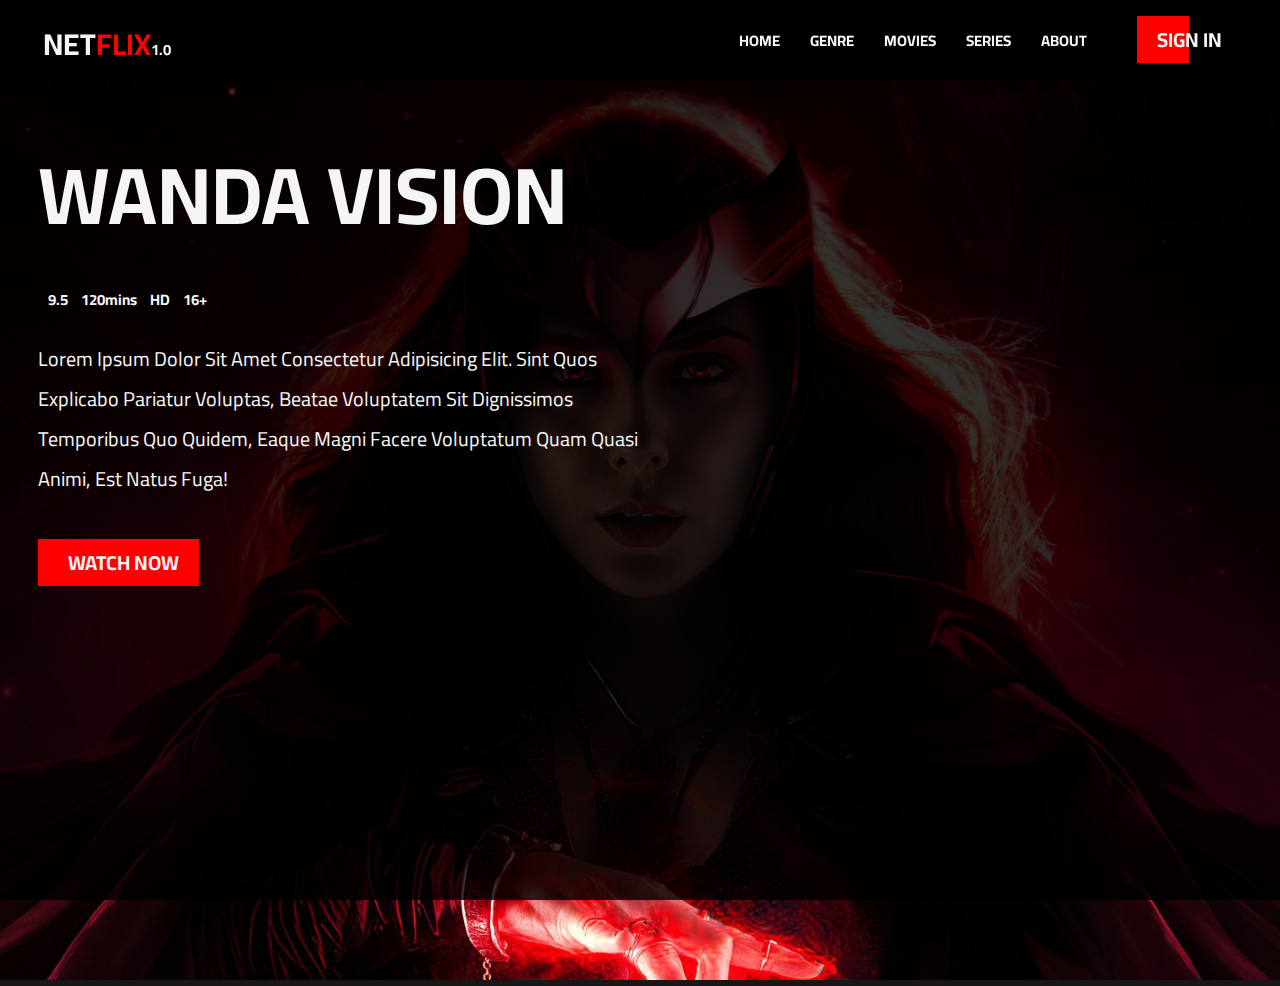
==== watch.html @ d71cc8de "fourth commit" ====
<!DOCTYPE html>
<html lang="en">
  <head>
    <meta charset="UTF-8" />
    <meta name="viewport" content="width=device-width, initial-scale=1.0" />
    <meta http-equiv="X-UA-Compatible" content="ie=edge" />
    <meta name="description" content="A movie website" />
    <meta
      name="keywords"
      content="movies, watch, netflix, showmax, movies download, tv shows, series"
    />
    <meta name="author" content="Joshua Onyeka" />

    <!-- custom css link -->
    <link rel="stylesheet" href="style.css" />

    <!-- cust responsive css link -->
    <link rel="stylesheet" href="responsive.css" />

    <!-- font-awesome cdn link -->
    <link
      rel="stylesheet"
      href="https://cdnjs.cloudflare.com/ajax/libs/font-awesome/6.5.1/css/all.min.css"
      integrity="sha512-DTOQO9RWCH3ppGqcWaEA1BIZOC6xxalwEsw9c2QQeAIftl+Vegovlnee1c9QX4TctnWMn13TZye+giMm8e2LwA=="
      crossorigin="anonymous"
      referrerpolicy="no-referrer"
    />
    <!-- <script
      src="https://kit.fontawesome.com/dc4a396c3d.js"
      crossorigin="anonymous"
    ></script> -->

    <!-- swiper css link -->
    <link
      rel="stylesheet"
      href="https://cdn.jsdelivr.net/npm/swiper@11/swiper-bundle.min.css"
    />

    <!-- owl carousel css link -->
    <link
      rel="stylesheet"
      href="https://cdnjs.cloudflare.com/ajax/libs/OwlCarousel2/2.3.4/assets/owl.carousel.min.css"
      integrity="sha512-tS3S5qG0BlhnQROyJXvNjeEM4UpMXHrQfTGmbQ1gKmelCxlSEBUaxhRBj/EFTzpbP4RVSrpEikbmdJobCvhE3g=="
      crossorigin="anonymous"
      referrerpolicy="no-referrer"
    />

    <title>Netflix1.0</title>
  </head>
  <body>
    <!-- header section starts -->
    <header>
      <div class="header">
        <div class="logo">
          <h1>
            <i class="fa-solid fa-film fa-shake"></i>net<span>flix</span
            ><span>1.0</span>
          </h1>
        </div>
        <div class="navigations">
          <div class="navbar">
            <a href="">home</a>
            <a href="">genre</a>
            <a href="">movies</a>
            <a href="">series</a>
            <a href="">about</a>
          </div>
          <div class="sign-in">
            <a href="https://www.netflix.com/ng/login" class="btn">sign in</a>
          </div>
        </div>
        <div class="menu-btn"><i class="fas fa-bars"></i></div>
      </div>
    </header>
    <!-- header section ends -->

    <!-- watch section starts -->
    <section class="home" id="home">
      <div class="home-content">
        <div class="image-bg">
          <img src="images/banners-bg/wanda-banner.jpg" alt="" />
        </div>
        <div class="contents">
          <div class="transition">
            <div class="name top-down">
              <h1>wanda vision</h1>
            </div>
            <div class="info top-down">
              <h6>
                <span> <i class="fas fa-star"></i>9.5 </span>
                <span><i class="fas fa-clock"></i>120mins</span>
                <span>HD</span>
                <span>16+</span>
              </h6>
            </div>
            <div class="desc top-down">
              <p>
                Lorem ipsum dolor sit amet consectetur adipisicing elit. Sint
                quos explicabo pariatur voluptas, beatae voluptatem sit
                dignissimos temporibus quo quidem, eaque magni facere voluptatum
                quam quasi animi, est natus fuga!
              </p>
            </div>
            <div class="home-btn top-down">
              <a href="" class="btns"><i class="fas fa-play"></i> watch now</a>
            </div>
          </div>
        </div>
      </div>
    </section>
    <!-- watch section ends -->

    <!-- swiper js link -->
    <script src="https://cdn.jsdelivr.net/npm/swiper@11/swiper-bundle.min.js"></script>

    <!-- custom js link -->
    <script src="script.js"></script>
  </body>
</html>
---- style.css ----
@import url("https://fonts.googleapis.com/css2?family=Cairo:wght@200..1000&display=swap");
* {
  margin: 0;
  padding: 0;
  box-sizing: border-box;
  text-transform: capitalize;
  outline: none;
  border: none;
  text-decoration: none;
  transition: 0.5s ease;
}

/* root styles */
:root {
  --bg: #181616;
  --tc: #221f1f;
  --c1: red;
  --c2: whitesmoke;
  --bk: #000;
  --fw1: 500;
  --fw2: 700;
  --fw3: bold;
  --box-shadow: 1px 1px 10px rgba(0, 0, 0, 0.2);
}
/* root styles */
body {
  font-family: "Cairo", sans-serif;
  font-optical-sizing: auto;
  font-style: normal;
  font-variation-settings: "slnt" 0;
  background-color: var(--bg);
  color: var(--c2);
}
html {
  font-size: 62.5%;
  overflow-x: hidden;
}
html::-webkit-scrollbar {
  width: 1rem;
  scroll-behavior: smooth;
}
html::-webkit-scrollbar-thumb {
  border-radius: 0.5rem;
  background-color: var(--c1);
}
html::-webkit-scrollbar-track {
  background-color: black;
}

/* general stylings */
section {
  padding: 9rem 3%;
}
.btn {
  text-transform: uppercase;
  font-weight: var(--fw3);
  font-size: 2rem;
  margin-top: -1rem;
  padding: 0.5rem 2rem;
  position: relative;
  display: inline-block;
  align-items: center;
  text-align: center;
  color: var(--c2);
}
.btn::after {
  z-index: -1;
  content: "";
  position: absolute;
  top: 0;
  left: 0;
  width: 50%;
  height: 100%;
  background-color: var(--c1);
  transition: 0.5s ease;
}
.btn:hover::after {
  width: 100%;
}
.btns {
  text-transform: uppercase;
  font-weight: var(--fw3);
  font-size: 2rem;
  padding: 0.5rem 2rem;
  position: relative;
  display: inline-block;
  align-items: center;
  text-align: center;
  color: var(--c2);
  background-color: var(--c1);
}
.btns:hover {
  margin-left: 2rem;
  transform: scale(1.2) rotate(-4deg);
  box-shadow: 0px 0px 20px rgba(0, 0, 0, 0.5);
}
.btns i {
  padding-right: 1rem;
}
a {
  cursor: pointer;
}
.box img {
  cursor: pointer;
}
/* general stylings */

/* header section starts */
header {
  padding: 1.6rem 3%;
  width: 100%;
  height: 8rem;
  position: fixed;
  z-index: 1000;
  top: 0;
  left: 0;
  justify-content: center;
  align-items: center;
  text-align: center;
  background-color: var(--bk);
  box-shadow: var(--box-shadow);
}
.header {
  text-align: center;
  display: flex;
  justify-content: space-between;
}
header .header .logo h1 {
  font-size: 3rem;
  font-weight: var(--fw3);
  text-transform: uppercase;
}
header .header .logo h1 span {
  color: var(--c1);
  text-transform: uppercase;
}
header .header .logo h1 span:nth-child(3) {
  color: var(--c2);
  font-size: 1.5rem;
  text-transform: uppercase;
}
header .header .logo h1 i {
  font-weight: var(--fw2);
  color: var(--c1);
  padding-right: 0.5rem;
}
.logo {
  cursor: pointer;
}
header .header .navigations {
  text-align: center;
  display: flex;
  gap: 5rem;
  justify-content: space-between;
  padding-top: 1rem;
}
header .header .navigations .navbar {
  display: flex;
  gap: 3rem;
}
header .header .navigations .navbar a {
  text-transform: uppercase;
  color: var(--c2);
  font-weight: var(--fw2);
  font-size: 1.5rem;
}
header .header .navigations .navbar a:hover {
  color: var(--c1);
}
/* button style set to general styles */
/* button style set to general styles */
/* button style set to general styles */

.menu-btn {
  margin-top: 0.5rem;
  display: none;
}
.menu-btn i {
  font-size: 3rem;
  font-weight: var(--fw3);
  cursor: pointer;
  transition: 0.5s;
}
/* header section ends */

/* home section starts */
section.home {
  padding: 0;
}
.home .home-content {
  width: 100%;
  height: 100vh;
  position: relative;
}
.home .home-content .image-bg {
  position: absolute;
  width: 100%;
  margin-top: 8rem;
}
.home .home-content .image-bg img {
  width: 100%;
  height: 100vh;
  object-fit: cover;
}
.home .home-content .contents {
  position: absolute;
  top: 0;
  left: 0;
  padding: 12rem 3%;
  width: 100%;
  height: 100%;
  background-color: rgba(0, 0, 0, 0.8);
  background: linear-gradient(to right, rgba(0, 0, 0, 0.8) rgba(0, 0, 0));
}
.home .home-content .contents .transition h1 {
  font-size: 8rem;
  text-transform: uppercase;
  font-weight: var(--fw3);
  padding-bottom: 1.5rem;
}
.home .home-content .contents .transition h6 {
  font-size: 1.5rem;
  padding-bottom: 2.5rem;
}
.home .home-content .contents .transition h6 span {
  font-size: 1.5rem;
  font-weight: var(--fw2);
  padding-left: 1rem;
}
.home .home-content .contents .transition h6 span i {
  color: var(--c1);
  font-weight: var(--fw2);
}
.home .home-content .contents .transition p {
  font-size: 2rem;
  width: 50%;
  line-height: 2;
  padding-bottom: 4rem;
}
.top-down {
  visibility: hidden;
  opacity: 0;
  transition: 0.5s ease-in-out;
}
.transition.show .top-down {
  opacity: 1;
  visibility: visible;
}
.name {
  transition-delay: 0.2s;
}
.info {
  transition-delay: 0.4s;
}
.desc {
  transition-delay: 0.6s;
}
.home-btn {
  transition-delay: 0.8s;
}
.home .swiper .swiper-button-next {
  margin: 0 -0.5rem;
  width: 3rem;
  height: 3rem;
  padding-left: 0.5rem;
  background-color: red;
  border-radius: 50%;
}
.home .swiper .swiper-button-prev {
  margin: 0 -0.5rem;
  width: 3rem;
  height: 3rem;
  padding-right: 0.5rem;
  background-color: red;
  border-radius: 50%;
}
.home .swiper .swiper-button-next::after,
.home .swiper .swiper-button-prev::after {
  font-size: 2rem;
  font-weight: var(--fw3);
  color: var(--c2);
}
.home .swiper .swiper-button-next:hover,
.home .swiper .swiper-button-prev:hover {
  transform: scaleY(1.2);
}
/* home section ends */

/* movies section starts */
section.movies {
  padding: 0;
}
.latest-movies .latest-box .box,
.movies .movies-box .box {
  position: relative;
  box-shadow: var(--box-shadow);
}
.latest-movies .latest-box .box .image,
.movies .movies-box .box .image {
  width: 100%;
  overflow: hidden;
  object-fit: cover;
}
.latest-movies .latest-box .box .image img,
.movies .movies-box .box .image img {
  width: 100%;
  height: 45rem;
  filter: brightness(0.8);
  transition: 0.4s linear;
}
.latest-movies .latest-box .box .image:hover img,
.movies .movies-box .box .image:hover img {
  transform: scale(1.2);
  filter: brightness(0.5);
}
.latest-movies .latest-box .box .description,
.movies .movies-box .box .description {
  position: absolute;
  bottom: 0%;
  left: 2%;
}
.latest-movies .latest-box .box .description h1,
.movies .movies-box .box .description h1 {
  font-size: 3.3rem;
  font-weight: var(--fw2);
  line-height: 1;
  padding-bottom: 2rem;
}

.latest-movies .latest-box .box .description h6,
.movies .movies-box .box .description h6 {
  font-size: 1.5rem;
  padding-bottom: 1rem;
}
.latest-movies .latest-box .box .description h5 span,
.movies .movies-box .box .description h6 span {
  font-size: 1.5rem;
  padding-left: 1rem;
  font-weight: var(--fw2);
}
.latest-movies .latest-box .box .description h6 i,
.movies .movies-box .box .description h6 i {
  color: var(--c1);
  font-weight: var(--fw2);
}
/* movies section ends */

/* latest movies sectio starts */
section.latest-movies {
  padding-top: 7rem;
  padding-bottom: 1rem;
}
.latest-movies .swiper {
  position: relative;
}
.latest-movies .swiper h2 {
  position: relative;
  text-transform: uppercase;
  font-size: 3rem;
  font-weight: var(--fw2);
  padding-left: 3rem;
}
.latest-movies .swiper h2::before {
  position: absolute;
  content: "";
  top: -5%;
  left: 0;
  width: 0.7rem;
  height: 5.5rem;
  background-color: var(--c1);
}
.latest-movies .swiper .latest-box {
  padding-top: 4rem;
}
.latest-movies .swiper .swiper-button-next {
  margin: 0 -0.5rem;
  width: 3rem;
  height: 3rem;
  padding: 2rem;
  background-color: rgba(255, 0, 0, 0.739);
  border-radius: 50%;
}
.latest-movies .swiper .swiper-button-prev {
  margin: 0 -0.5rem;
  width: 3rem;
  height: 3rem;
  padding: 2rem;
  background-color: rgba(255, 0, 0, 0.739);
  border-radius: 50%;
}
.latest-movies .swiper .swiper-button-next::after,
.latest-movies .swiper .swiper-button-prev::after {
  font-size: 2.5rem;
  font-weight: var(--fw3);
  color: var(--c2);
}
.latest-movies .swiper .swiper-button-next:hover,
.latest-movies .swiper .swiper-button-prev:hover {
  color: var(--c1);
  background-color: var(--tc);
}
/* latest movies sectio ends */
---- responsive.css ----
@media (max-width: 991px) {
  html {
    font-size: 55%;
  }
  .home .home-content .contents {
    padding: 30rem 3%;
  }

  .home .home-content .contents .transition p {
    width: 88%;
  }
}

@media (max-width: 768px) {
  header .header .navigations .navbar {
    display: block;
    position: absolute;
    top: 100%;
    left: 0;
    width: 40%;
    height: 100vh;
    box-shadow: 1px 1px 10px rgba(0, 0, 0, 0.2);
    background-color: black;
    transform: scaleX(0);
    transform-origin: left;
  }
  header .header .navigations .navbar.show {
    transform: scaleX(1);
  }
  header .header .navigations .navbar a {
    display: block;
    padding: 1.5rem 0;
    color: white;
  }
  header .header .navigations .navbar a:hover {
    background-color: red;
    color: whitesmoke;
    transform: scale(1.1);
    width: 90%;
    margin: 0 auto;
  }
  .menu-btn {
    display: block;
  }
  .sign-in .btn {
    right: -160%;
  }
  .home .home-content .contents {
    padding: 25rem 3%;
  }
  .home .home-content .contents .transition h1 {
    font-size: 6rem;
  }
  .home .home-content .contents .transition p {
    width: 85%;
  }
  .home .swiper-button-next,
  .home .swiper-button-prev {
    visibility: hidden;
  }
}

@media (max-width: 615px) {
  .sign-in .btn {
    right: -100%;
  }
}

@media (max-width: 450px) {
  html {
    font-size: 50%;
  }
  header .header .navigations .navbar {
    width: 75%;
  }
  .sign-in .btn {
    right: -60%;
  }
  .home .home-content .contents {
    padding: 30rem 3%;
  }
  .home .home-content .contents .transition p {
    width: 95%;
  }
  header .header .logo h1 {
    font-size: 2.5rem;
  }
  .latest-movies .latest-box .box .image img,
  .movies .movies-box .box .image img {
    height: 65rem;
  }
}

@media (max-width: 350px) {
  .btn,
  .btns {
    font-size: 1.5rem;
  }
  .sign-in .btn {
    right: -30%;
  }
  .home .home-content .contents .transition p {
    width: 100%;
  }
}
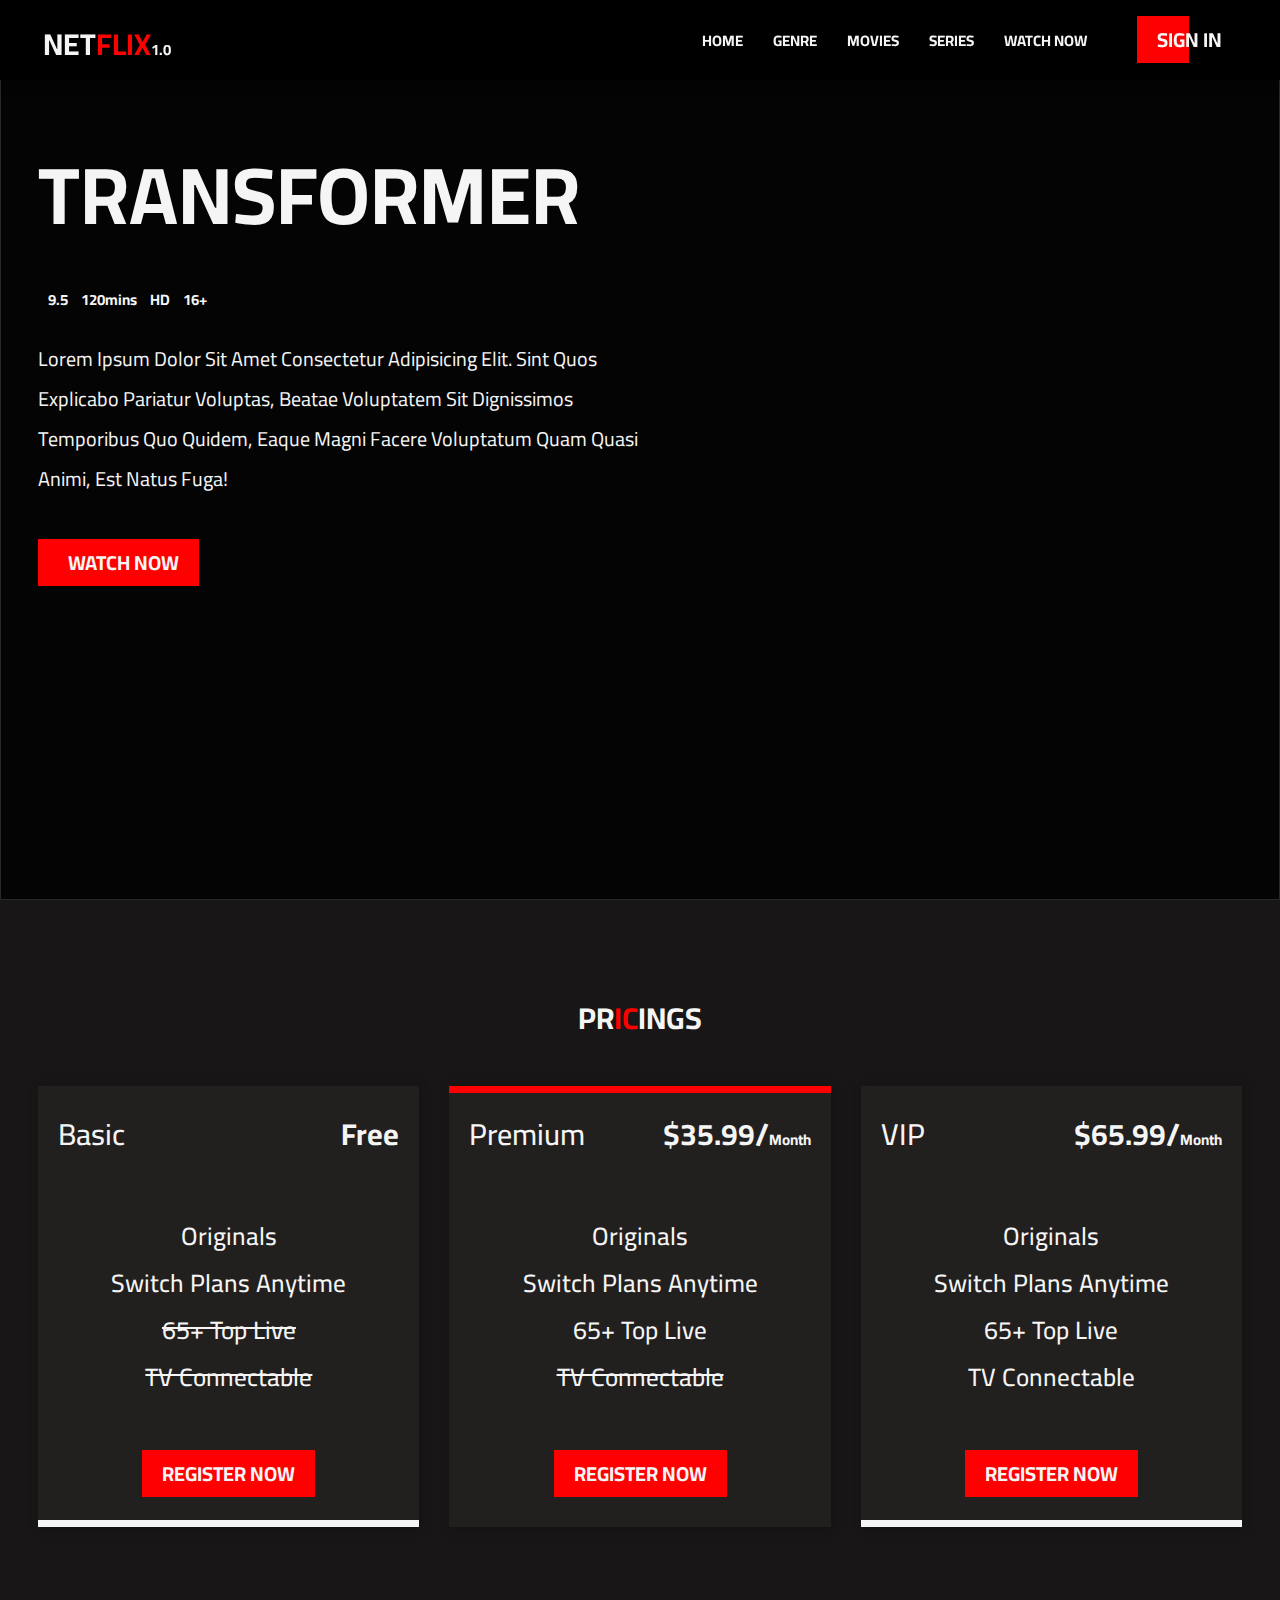
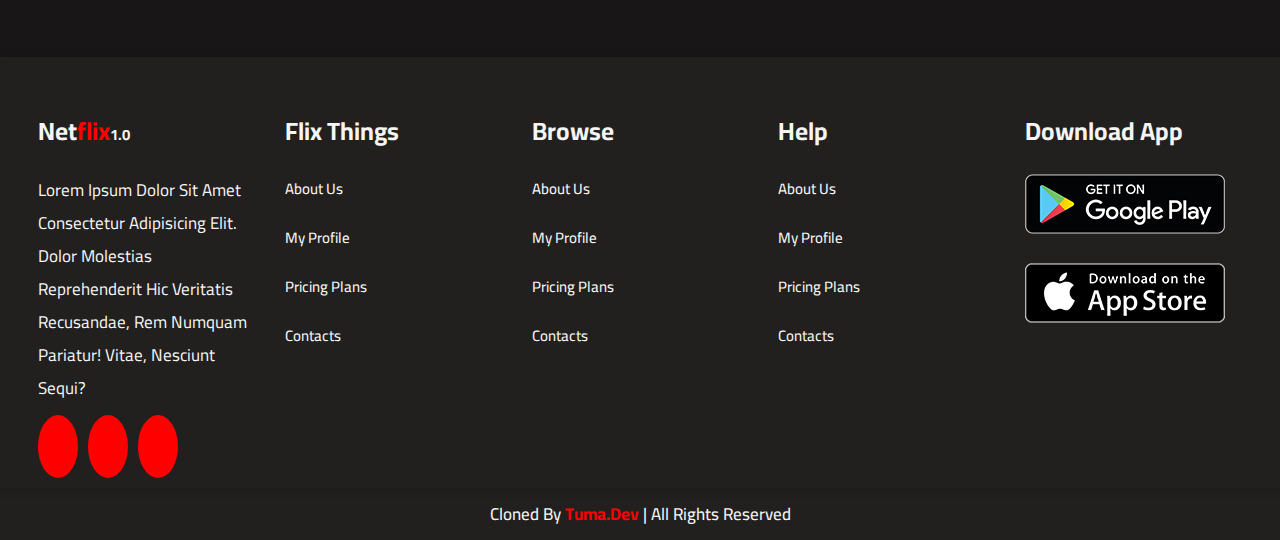
==== commit 17a94623: "sixth commit" ====
--- a/watch.html
+++ b/watch.html
@@ -59,11 +59,11 @@
         </div>
         <div class="navigations">
           <div class="navbar">
-            <a href="">home</a>
-            <a href="">genre</a>
-            <a href="">movies</a>
-            <a href="">series</a>
-            <a href="">about</a>
+            <a href="#">home</a>
+            <a href="index.html#movies">genre</a>
+            <a href="index.html#latest-movies">movies</a>
+            <a href="index.html#latest-series">series</a>
+            <a href="watch.html">watch now</a>
           </div>
           <div class="sign-in">
             <a href="https://www.netflix.com/ng/login" class="btn">sign in</a>
@@ -78,12 +78,12 @@
     <section class="home" id="home">
       <div class="home-content">
         <div class="image-bg">
-          <img src="images/banners-bg/wanda-banner.jpg" alt="" />
+          <img src="images/banners-bg/transformer-banner.jpg" alt="" />
         </div>
         <div class="contents">
           <div class="transition">
             <div class="name top-down">
-              <h1>wanda vision</h1>
+              <h1>transformer</h1>
             </div>
             <div class="info top-down">
               <h6>
@@ -110,6 +110,119 @@
     </section>
     <!-- watch section ends -->
 
+    <!-- pricing section starts -->
+    <section class="pricing">
+      <h2>pr<span>ic</span>ings</h2>
+      <div class="pricing-box">
+        <div class="box">
+          <div class="type">
+            <span>basic</span>
+            <h6>free</h6>
+          </div>
+          <div class="type-prices">
+            <h3>originals</h3>
+            <h3>switch plans anytime</h3>
+            <h4>65+ top live</h4>
+            <h5>TV connectable</h5>
+          </div>
+          <a href="https://www.netflix.com/ng/login" class="btns"
+            >register now</a
+          >
+        </div>
+
+        <div class="box">
+          <div class="type">
+            <span>premium</span>
+            <h6>$35.99/<span>month</span></h6>
+          </div>
+          <div class="type-prices">
+            <h3>originals</h3>
+            <h3>switch plans anytime</h3>
+            <h4>65+ top live</h4>
+            <h5>TV connectable</h5>
+          </div>
+          <a href="https://www.netflix.com/ng/login" class="btns"
+            >register now</a
+          >
+        </div>
+
+        <div class="box">
+          <div class="type">
+            <span>VIP</span>
+            <h6>$65.99/<span>month</span></h6>
+          </div>
+          <div class="type-prices">
+            <h3>originals</h3>
+            <h3>switch plans anytime</h3>
+            <h4>65+ top live</h4>
+            <h5>TV connectable</h5>
+          </div>
+          <a href="https://www.netflix.com/ng/login" class="btns"
+            >register now</a
+          >
+        </div>
+      </div>
+    </section>
+    <!-- pricing section ends -->
+
+    <!-- footer section starts -->
+    <section class="footer">
+      <div class="footer-box">
+        <div class="box">
+          <div class="logo">
+            <h1>
+              <i class="fa-solid fa-film fa-shake"></i>net<span>flix</span
+              ><span>1.0</span>
+            </h1>
+          </div>
+          <p>
+            Lorem ipsum dolor sit amet consectetur adipisicing elit. Dolor
+            molestias reprehenderit hic veritatis recusandae, rem numquam
+            pariatur! Vitae, nesciunt sequi?
+          </p>
+          <div class="icons">
+            <i class="fa-brand fa-facebook-f"></i>
+            <i class="fa-brand fa-twitter"></i>
+            <i class="fa-brand fa-instagram"></i>
+          </div>
+        </div>
+
+        <div class="box">
+          <h3>flix things</h3>
+          <a href="">about us</a>
+          <a href="">my profile</a>
+          <a href="">pricing plans</a>
+          <a href="">contacts</a>
+        </div>
+
+        <div class="box">
+          <h3>browse</h3>
+          <a href="">about us</a>
+          <a href="">my profile</a>
+          <a href="">pricing plans</a>
+          <a href="">contacts</a>
+        </div>
+
+        <div class="box">
+          <h3>help</h3>
+          <a href="">about us</a>
+          <a href="">my profile</a>
+          <a href="">pricing plans</a>
+          <a href="">contacts</a>
+        </div>
+
+        <div class="box">
+          <h3>download app</h3>
+          <a href=""><img src="images/google-play.png" alt="" /></a>
+          <a href=""><img src="images/app-store.png" alt="" /></a>
+        </div>
+      </div>
+      <div class="credit">
+        <p>cloned by <span>Tuma.dev</span> | all rights reserved</p>
+      </div>
+    </section>
+    <!-- footer section ends -->
+
     <!-- swiper js link -->
     <script src="https://cdn.jsdelivr.net/npm/swiper@11/swiper-bundle.min.js"></script>
 
--- a/style.css
+++ b/style.css
@@ -195,7 +195,7 @@
 .home .home-content .image-bg {
   position: absolute;
   width: 100%;
-  margin-top: 8rem;
+  height: 100vh;
 }
 .home .home-content .image-bg img {
   width: 100%;
@@ -208,7 +208,7 @@
   left: 0;
   padding: 12rem 3%;
   width: 100%;
-  height: 100%;
+  height: 100vh;
   background-color: rgba(0, 0, 0, 0.8);
   background: linear-gradient(to right, rgba(0, 0, 0, 0.8) rgba(0, 0, 0));
 }
@@ -400,3 +400,195 @@
   background-color: var(--tc);
 }
 /* latest movies sectio ends */
+
+/* pricing section starts */
+.pricing {
+  text-align: center;
+}
+.pricing h2 {
+  text-transform: uppercase;
+  font-weight: var(--fw3);
+  font-size: 3rem;
+  padding-bottom: 4rem;
+}
+.pricing h2 span {
+  text-transform: uppercase;
+  font-weight: var(--fw3);
+  font-size: 3rem;
+  color: var(--c1);
+}
+.pricing .pricing-box {
+  text-align: center;
+  display: flex;
+  gap: 3rem;
+  flex-wrap: wrap;
+  justify-content: space-between;
+}
+.pricing .pricing-box .box {
+  background-color: var(--tc);
+  flex: 1 1 30rem;
+  padding: 2rem;
+  box-shadow: var(--box-shadow);
+  padding-bottom: 3rem;
+  margin-bottom: 4rem;
+  position: relative;
+  cursor: pointer;
+}
+.pricing .pricing-box .box:hover {
+  transform: translateY(-2rem);
+}
+.pricing .pricing-box .box:nth-child(1)::before {
+  content: "";
+  position: absolute;
+  bottom: 0;
+  left: 0;
+  width: 100%;
+  height: 0.7rem;
+  background-color: var(--c2);
+}
+.pricing .pricing-box .box:nth-child(2)::before {
+  content: "";
+  position: absolute;
+  top: 0;
+  left: 0;
+  width: 100%;
+  height: 0.7rem;
+  background-color: var(--c1);
+}
+.pricing .pricing-box .box:nth-child(3):before {
+  content: "";
+  position: absolute;
+  bottom: 0;
+  left: 0;
+  width: 100%;
+  height: 0.7rem;
+  background-color: var(--c2);
+}
+.pricing .pricing-box .box:hover:nth-child(1)::before {
+  top: 0;
+}
+.pricing .pricing-box .box:hover:nth-child(3)::before {
+  top: 0;
+}
+.pricing .pricing-box .box .type {
+  display: flex;
+  justify-content: space-between;
+}
+.pricing .pricing-box .box .type span {
+  font-size: 3rem;
+  font-weight: var(--fw1);
+}
+.pricing .pricing-box .box .type h6 {
+  font-weight: var(--fw3);
+  font-size: 3rem;
+}
+.pricing .pricing-box .box .type h6 span {
+  font-weight: var(--fw3);
+  font-size: 1.5rem;
+}
+.pricing .pricing-box .box .type-prices {
+  padding-top: 5rem;
+  padding-bottom: 5rem;
+}
+.pricing .pricing-box .box .type-prices h3 {
+  font-size: 2.5rem;
+  font-weight: var(--fw1);
+}
+.pricing .pricing-box .box .type-prices h4 {
+  font-size: 2.5rem;
+  font-weight: var(--fw1);
+  text-decoration: line-through;
+}
+.pricing .pricing-box .box .type-prices h5 {
+  font-size: 2.5rem;
+  font-weight: var(--fw1);
+  text-decoration: line-through;
+}
+.pricing .pricing-box .box:nth-child(2) .type-prices h4 {
+  text-decoration: none;
+}
+.pricing .pricing-box .box:nth-child(3) .type-prices h4,
+.pricing .pricing-box .box:nth-child(3) .type-prices h5 {
+  font-size: 2.5rem;
+  font-weight: var(--fw1);
+  text-decoration: none;
+}
+
+/* pricing section ends */
+
+/* footer section starts */
+section.footer {
+  padding: 0;
+  background-color: var(--tc);
+}
+.footer .footer-box {
+  display: flex;
+  box-shadow: var(--box-shadow);
+  flex-wrap: wrap;
+  justify-content: space-between;
+  gap: 3rem;
+  padding: 5rem 3%;
+  padding-bottom: 3rem;
+}
+.footer .footer-box .box {
+  flex: 1 1 20rem;
+}
+.footer .footer-box .box .logo h1 {
+  font-size: 2.5rem;
+  font-weight: var(--fw3);
+  padding-bottom: 2rem;
+}
+.footer .footer-box .box .logo h1 span,
+.footer .footer-box .box .logo h1 i {
+  color: var(--c1);
+}
+.footer .footer-box .box .logo h1 span:nth-child(3) {
+  font-size: 1.5rem;
+  color: var(--c2);
+  font-weight: var(--fw3);
+}
+.footer .footer-box .box p {
+  font-size: 1.7rem;
+  width: 100%;
+  line-height: 3.3rem;
+}
+.footer .footer-box .box .icons {
+  margin-top: 3rem;
+}
+.footer .footer-box .box .icons i {
+  padding: 2rem;
+  margin-right: 1rem;
+  border-radius: 50%;
+  font-size: 1.2rem;
+  font-weight: var(--fw3);
+  color: var(--c2);
+  background-color: var(--c1);
+}
+.footer .footer-box .box h3 {
+  font-size: 2.5rem;
+  font-weight: var(--fw3);
+  padding-bottom: 2rem;
+}
+.footer .footer-box .box a {
+  display: block;
+  padding-bottom: 2rem;
+  font-size: 1.5rem;
+  color: var(--c2);
+  font-weight: var(--fw1);
+}
+.footer .footer-box .box a:hover {
+  color: var(--c1);
+}
+.credit {
+  text-align: center;
+  padding: 1rem 0;
+}
+.credit p {
+  font-size: 1.7rem;
+  font-weight: var(--fw1);
+}
+.credit p span {
+  color: var(--c1);
+  font-weight: var(--fw3);
+}
+/* footer section ends */
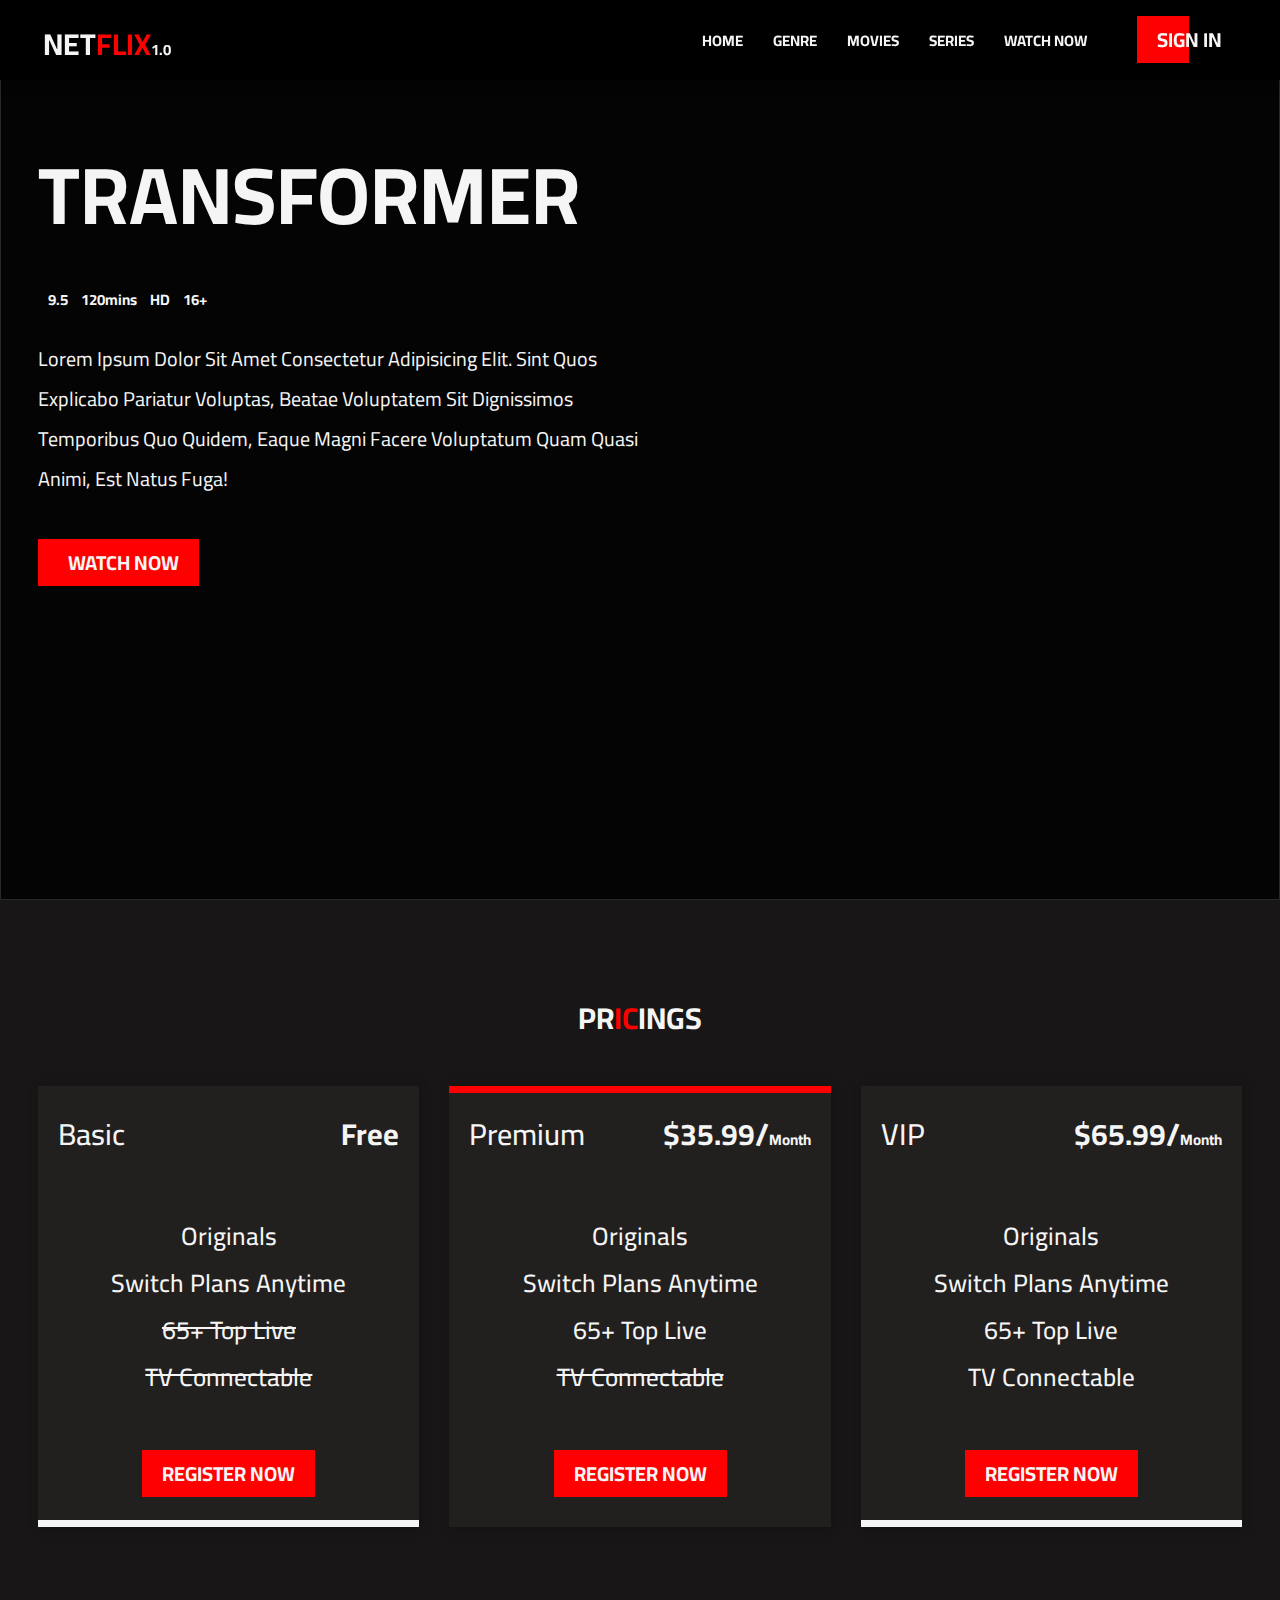
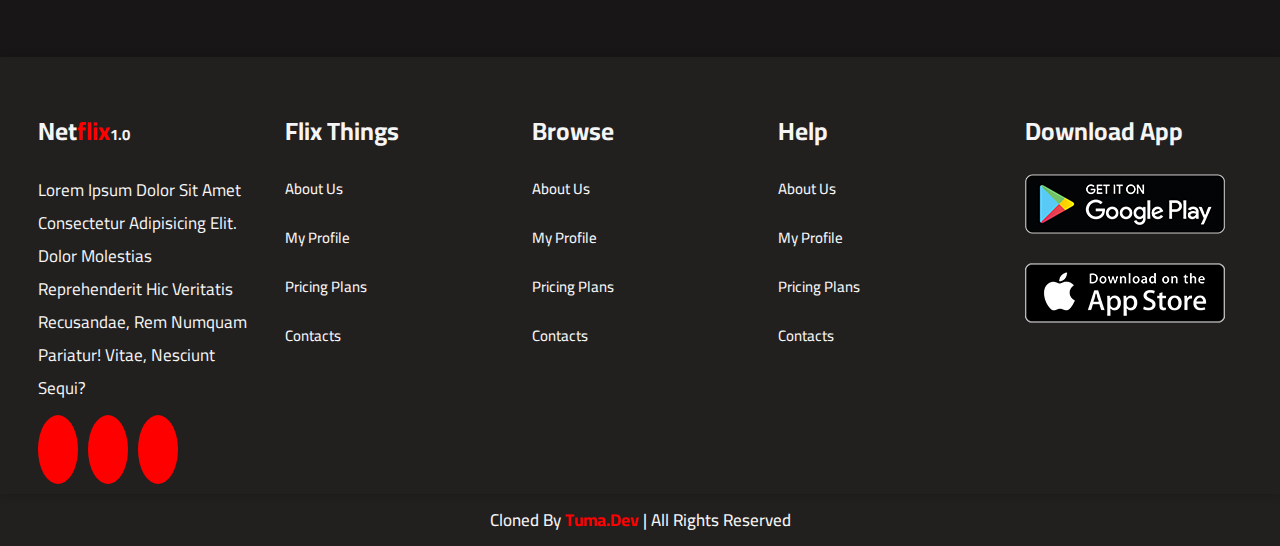
==== commit 13529508: "seventh commit" ====
--- a/watch.html
+++ b/watch.html
@@ -59,7 +59,7 @@
         </div>
         <div class="navigations">
           <div class="navbar">
-            <a href="#">home</a>
+            <a href="index.html">home</a>
             <a href="index.html#movies">genre</a>
             <a href="index.html#latest-movies">movies</a>
             <a href="index.html#latest-series">series</a>
@@ -77,13 +77,17 @@
     <!-- watch section starts -->
     <section class="home" id="home">
       <div class="home-content">
-        <div class="image-bg">
-          <img src="images/banners-bg/transformer-banner.jpg" alt="" />
+        <div class="image-bg rightContent">
+          <img
+            src="images/banners-bg/transformer-banner.jpg"
+            class="image-s"
+            alt=""
+          />
         </div>
         <div class="contents">
           <div class="transition">
             <div class="name top-down">
-              <h1>transformer</h1>
+              <h1 class="text">transformer</h1>
             </div>
             <div class="info top-down">
               <h6>
@@ -102,7 +106,9 @@
               </p>
             </div>
             <div class="home-btn top-down">
-              <a href="" class="btns"><i class="fas fa-play"></i> watch now</a>
+              <a href="https://www.netflix.com/ng/login" class="btns"
+                ><i class="fas fa-play"></i> watch now</a
+              >
             </div>
           </div>
         </div>
@@ -181,9 +187,9 @@
             pariatur! Vitae, nesciunt sequi?
           </p>
           <div class="icons">
-            <i class="fa-brand fa-facebook-f"></i>
-            <i class="fa-brand fa-twitter"></i>
-            <i class="fa-brand fa-instagram"></i>
+            <i class="fa-brands fa-facebook-f"></i>
+            <i class="fa-brands fa-x-twitter"></i>
+            <i class="fa-brands fa-instagram"></i>
           </div>
         </div>
 
--- a/style.css
+++ b/style.css
@@ -348,7 +348,6 @@
 /* latest movies sectio starts */
 section.latest-movies {
   padding-top: 7rem;
-  padding-bottom: 1rem;
 }
 .latest-movies .swiper {
   position: relative;
@@ -559,7 +558,7 @@
   padding: 2rem;
   margin-right: 1rem;
   border-radius: 50%;
-  font-size: 1.2rem;
+  font-size: 1.5rem;
   font-weight: var(--fw3);
   color: var(--c2);
   background-color: var(--c1);
@@ -592,3 +591,30 @@
   font-weight: var(--fw3);
 }
 /* footer section ends */
+
+/* loader section */
+/* .loader-container {
+  overflow-y: hidden;
+  overflow: hidden;
+  position: fixed;
+  top: 0;
+  left: 0;
+  height: 100%;
+  width: 100%;
+  z-index: 10000;
+  background-color: #818ea0;
+  display: flex;
+  align-items: center;
+  justify-content: center;
+  overflow: hidden;
+}
+.loader-container img {
+  width: 15rem;
+}
+
+.loader-container.fade-out {
+  opacity: 0;
+  transform: scaleX(0);
+} */
+
+/* loader section */
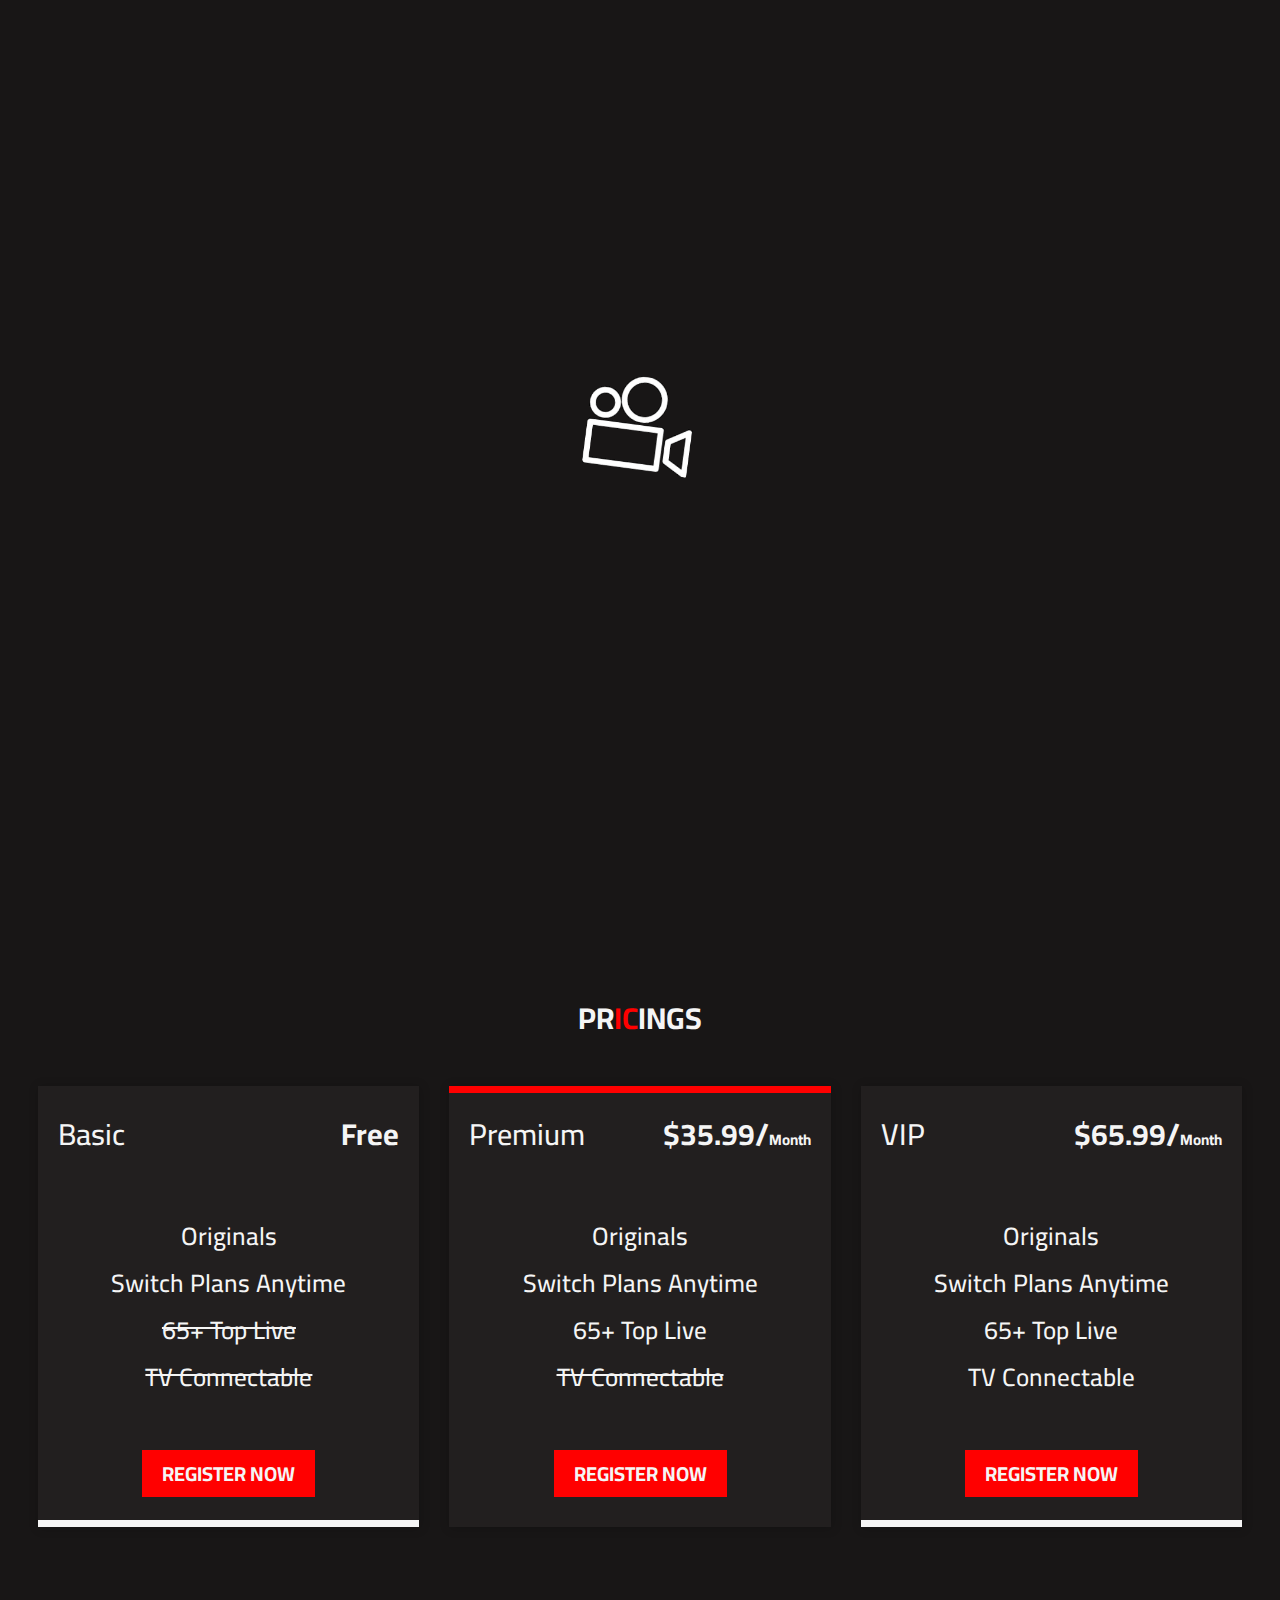
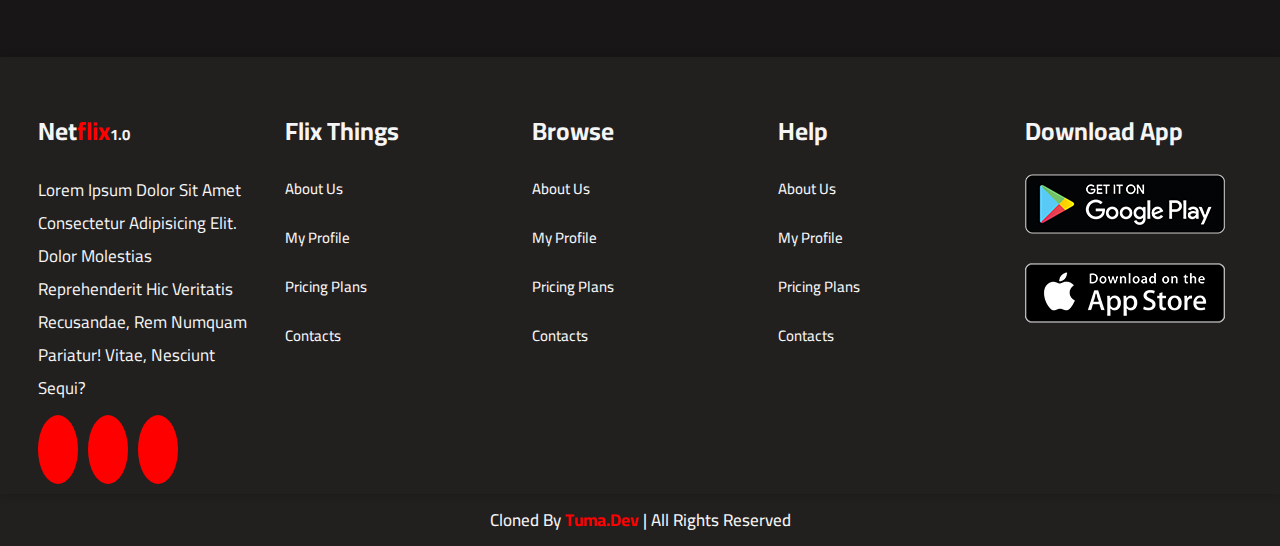
==== commit 6e19f565: "eighth commit" ====
--- a/watch.html
+++ b/watch.html
@@ -10,6 +10,9 @@
       content="movies, watch, netflix, showmax, movies download, tv shows, series"
     />
     <meta name="author" content="Joshua Onyeka" />
+
+    <!-- favicon icon link -->
+    <link rel="shortcut icon" href="images/giphy.webp" type="image/x-icon" />
 
     <!-- custom css link -->
     <link rel="stylesheet" href="style.css" />
@@ -87,7 +90,7 @@
         <div class="contents">
           <div class="transition">
             <div class="name top-down">
-              <h1 class="text">transformer</h1>
+              <h1 class="watch-text">transformer</h1>
             </div>
             <div class="info top-down">
               <h6>
@@ -170,6 +173,12 @@
       </div>
     </section>
     <!-- pricing section ends -->
+
+    <!-- loader section starts -->
+    <div class="loader-container">
+      <img src="images/giphy.webp" alt="" />
+    </div>
+    <!-- loader section ends -->
 
     <!-- footer section starts -->
     <section class="footer">
--- a/style.css
+++ b/style.css
@@ -345,9 +345,15 @@
 }
 /* movies section ends */
 
-/* latest movies sectio starts */
+/* latest movies section starts */
 section.latest-movies {
-  padding-top: 7rem;
+  padding-top: 9rem;
+}
+section#latest-series {
+  padding-top: 1rem;
+}
+section#latest-cartoons {
+  padding-top: 1rem;
 }
 .latest-movies .swiper {
   position: relative;
@@ -593,28 +599,27 @@
 /* footer section ends */
 
 /* loader section */
-/* .loader-container {
-  overflow-y: hidden;
+.loader-container {
   overflow: hidden;
   position: fixed;
   top: 0;
   left: 0;
-  height: 100%;
+  height: 100vh;
   width: 100%;
   z-index: 10000;
-  background-color: #818ea0;
+  background-color: var(--bg);
   display: flex;
   align-items: center;
   justify-content: center;
   overflow: hidden;
 }
 .loader-container img {
+  margin-top: -4%;
   width: 15rem;
 }
 
 .loader-container.fade-out {
   opacity: 0;
-  transform: scaleX(0);
-} */
-
+  transform: scaleY(0);
+}
 /* loader section */
